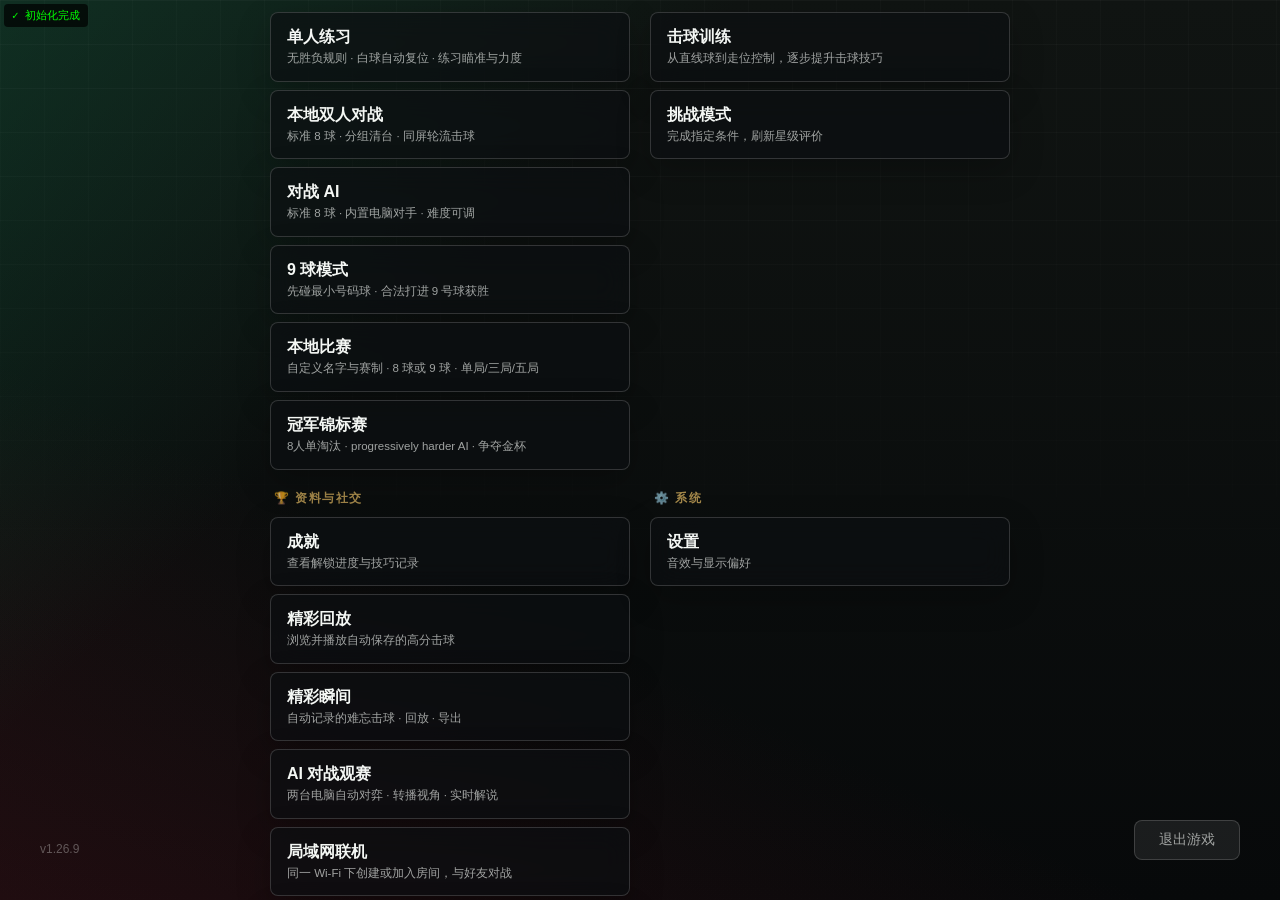
==== app/src/main/assets/nodejs-project/games/billiards/index.html @ f2f438fb "Integrate Billiards (3D): zero-dep LAN relay + dist client on port 3001" ====
<!DOCTYPE html>
<html lang="zh-CN">
<head>
  <meta charset="UTF-8" />
  <meta name="viewport" content="width=device-width, initial-scale=1.0" />
  <title>3D Billiards v1.26.9</title>
  <link rel="icon" href="data:image/svg+xml,%3Csvg xmlns='http://www.w3.org/2000/svg' viewBox='0 0 64 64'%3E%3Crect width='64' height='64' rx='12' fill='%230b0d0e'/%3E%3Ccircle cx='32' cy='32' r='22' fill='%23f7f7f2'/%3E%3Ccircle cx='32' cy='32' r='10' fill='%23111111'/%3E%3Ctext x='32' y='38' text-anchor='middle' font-family='Arial,sans-serif' font-size='15' font-weight='700' fill='%23ffffff'%3E8%3C/text%3E%3C/svg%3E" />
  <style>
    :root {
      --felt: #106442;
      --felt-bright: #18a46a;
      --ink: #090b0d;
      --panel: rgba(12, 15, 18, 0.72);
      --panel-strong: rgba(14, 17, 21, 0.88);
      --line: rgba(255,255,255,0.16);
      --line-strong: rgba(255,255,255,0.28);
      --text: #f4f7f4;
      --muted: rgba(244,247,244,0.64);
      --gold: #d8b15f;
      --red: #b9123f;
      --blue: #1877c9;
      --ease: cubic-bezier(0.2, 0.8, 0.2, 1);
      --ui-anim-speed: 1;
      --hud-opacity: 1;
      /* HUD safe areas — updated dynamically by UILayout */
      --hud-bottom-safe: 52px;
      --hud-right-safe: 0px;
      --hud-left-safe: 0px;
      --hud-top-safe: 0px;
    }
    * { margin: 0; padding: 0; box-sizing: border-box; }
    html, body, #app {
      width: 100%;
      height: 100%;
      overflow: hidden;
      background: #0b0d0e;
      font-family: 'Segoe UI', Tahoma, Geneva, Verdana, sans-serif;
    }
    canvas { display: block; touch-action: none; }
    #ui-layer {
      position: absolute;
      top: 0; left: 0; right: 0; bottom: 0;
      pointer-events: none;
      padding: 18px 24px;
      user-select: none;
    }
    #top-bar {
      position: relative;
      display: grid;
      grid-template-columns: minmax(110px, 150px) minmax(260px, 1fr) minmax(110px, 150px);
      align-items: start;
      gap: 18px;
      width: 100%;
    }
    #power-bar-container {
      position: absolute;
      bottom: calc(var(--hud-bottom-safe) + 56px);
      left: 50%;
      transform: translateX(-50%);
      width: min(520px, 55vw);
      height: 20px;
      background: rgba(8,10,12,0.62);
      border: 1px solid rgba(255,255,255,0.42);
      border-radius: 999px;
      overflow: hidden;
      pointer-events: none;
      box-shadow: inset 0 1px 8px rgba(0,0,0,0.75), 0 0 24px rgba(255,255,255,0.08), 0 10px 28px rgba(0,0,0,0.35);
      display: none;
    }
    #turn-timer {
      position: absolute;
      bottom: calc(var(--hud-bottom-safe) + 82px);
      left: 50%;
      transform: translateX(-50%);
      font-size: 15px;
      font-weight: 800;
      color: rgba(255,255,255,0.82);
      text-shadow: 0 2px 8px rgba(0,0,0,0.8);
      pointer-events: none;
      z-index: 8;
      display: none;
      letter-spacing: 1px;
      font-variant-numeric: tabular-nums;
      transition: color calc(0.2s / var(--ui-anim-speed)) ease;
    }
    #turn-timer.warning {
      color: #ff9f43;
      animation: timerPulse calc(0.6s / var(--ui-anim-speed)) ease-in-out infinite alternate;
    }
    #turn-timer.danger {
      color: #ff6b6b;
      animation: timerPulse calc(0.35s / var(--ui-anim-speed)) ease-in-out infinite alternate;
    }
    @keyframes timerPulse {
      from { opacity: 1; transform: translateX(-50%) scale(1); }
      to { opacity: 0.65; transform: translateX(-50%) scale(1.08); }
    }
    @keyframes badgePulse {
      0%, 100% { transform: translateX(-50%) scale(1); }
      50% { transform: translateX(-50%) scale(1.06); }
    }
    #bottom-hud {
      position: absolute;
      bottom: 0; left: 0; right: 0;
      pointer-events: none;
      z-index: 8;
    }
    #bottom-hud-main {
      display: flex;
      align-items: center;
      justify-content: space-between;
      gap: 16px;
      padding: 8px 20px;
      background: linear-gradient(to top, rgba(6,8,10,0.92) 0%, rgba(6,8,10,0.65) 60%, transparent 100%);
    }
    .hud-actions-left, .hud-actions-right {
      display: flex;
      align-items: center;
      gap: 8px;
      pointer-events: auto;
    }
    .hud-group { color: rgba(255,255,255,0.55); white-space: nowrap; overflow: hidden; text-overflow: ellipsis; }
    .hud-remain { font-variant-numeric: tabular-nums; white-space: nowrap; overflow: hidden; text-overflow: ellipsis; }
    .hud-center {
      text-align: center;
      display: flex;
      flex-direction: column;
      gap: 1px;
      min-width: 0;
      flex: 1 1 auto;
    }
    .hud-actions-left, .hud-actions-right {
      flex-shrink: 0;
    }
    .hud-objective, .hud-spin {
      max-width: 100%;
      overflow: hidden;
      text-overflow: ellipsis;
      white-space: nowrap;
    }
    .hud-timer {
      font-size: 20px; font-weight: 800;
      color: #fff;
      font-variant-numeric: tabular-nums;
      letter-spacing: 1px;
      line-height: 1.1;
    }
    .hud-objective {
      font-size: 11px; font-weight: 600;
      color: rgba(255,255,255,0.4);
      letter-spacing: 0.5px;
    }
    .player-badge {
      display: flex;
      flex-direction: column;
      align-items: center;
      gap: 3px;
    }
    .player-name {
      max-width: 100%;
      white-space: nowrap;
      overflow: hidden;
      text-overflow: ellipsis;
    }
    .player-detail {
      font-size: 11px;
      font-weight: 600;
      color: rgba(255,255,255,0.55);
      display: flex;
      gap: 8px;
      align-items: center;
      letter-spacing: 0.3px;
      min-width: 0;
      overflow: hidden;
    }
    .player-detail span {
      white-space: nowrap;
      overflow: hidden;
      text-overflow: ellipsis;
    }
    .player-detail .hud-group { color: rgba(255,255,255,0.65); }
    .player-detail .hud-remain { font-variant-numeric: tabular-nums; }
    .hud-btn {
      padding: 6px 14px;
      font-size: 12px; font-weight: 700;
      background: rgba(255,255,255,0.06);
      color: rgba(255,255,255,0.65);
      border: 1px solid rgba(255,255,255,0.1);
      border-radius: 6px;
      cursor: pointer;
      backdrop-filter: blur(8px);
      transition: all calc(0.2s / var(--ui-anim-speed)) ease;
    }
    .hud-btn:hover {
      background: rgba(255,255,255,0.12);
      color: #fff;
      border-color: rgba(255,255,255,0.22);
    }
    .hud-btn-danger:hover {
      background: rgba(185,30,50,0.25);
      border-color: rgba(185,30,50,0.45);
      color: #ff8a9a;
    }
    #power-bar-fill {
      width: 0%;
      height: 100%;
      background: linear-gradient(90deg, #27f59a 0%, #f7df4d 54%, #ff3d57 100%);
      box-shadow: 0 0 14px rgba(255,255,255,0.2), 0 0 28px rgba(255,61,87,0.15);
    }
    #message {
      text-align: center;
      justify-self: center;
      max-width: 640px;
      min-height: 42px;
      padding: 10px 18px;
      font-size: 16px;
      font-weight: 650;
      color: var(--text);
      line-height: 1.32;
      letter-spacing: 0;
      text-shadow: 0 2px 10px rgba(0,0,0,0.75);
      background: var(--panel);
      border: 1px solid var(--line);
      border-radius: 8px;
      box-shadow: 0 12px 34px rgba(0,0,0,0.28);
      backdrop-filter: blur(10px);
      animation: uiFloatIn calc(420ms / var(--ui-anim-speed)) var(--ease) both;
    }
    .player-badge {
      padding: 12px 16px;
      border-radius: 8px;
      font-weight: 750;
      font-size: 14px;
      color: var(--text);
      text-shadow: 0 1px 2px rgba(0,0,0,0.8);
      text-align: center;
      transition: all calc(0.3s / var(--ui-anim-speed)) ease;
      min-width: 118px;
      max-width: 100%;
      border: 1px solid var(--line);
      box-shadow: 0 10px 28px rgba(0,0,0,0.25);
      backdrop-filter: blur(8px);
      animation: uiFloatIn calc(420ms / var(--ui-anim-speed)) var(--ease) both;
      overflow: hidden;
    }
    #player1 { background: linear-gradient(135deg, rgba(140, 110, 40, 0.72), rgba(90, 70, 25, 0.68)); border-color: rgba(216,177,95,0.25); justify-self: start; }
    #player2 { background: linear-gradient(135deg, rgba(35, 90, 140, 0.72), rgba(20, 55, 95, 0.68)); border-color: rgba(90,165,230,0.25); justify-self: end; }
    .player-badge.active {
      border-color: rgba(255,255,255,0.75);
      box-shadow: 0 0 0 1px rgba(255,255,255,0.12), 0 0 18px rgba(255,255,255,0.14), 0 12px 32px rgba(0,0,0,0.32);
      transform: translateY(-1px);
    }
    #player1.active { background: linear-gradient(135deg, rgba(170, 135, 55, 0.82), rgba(115, 90, 35, 0.78)) !important; }
    #player2.active { background: linear-gradient(135deg, rgba(50, 120, 185, 0.82), rgba(30, 75, 125, 0.78)) !important; }
    @media (max-width: 720px) {
      #bottom-hud-main {
        gap: 8px;
        padding: 8px 10px;
      }
      .hud-actions-left, .hud-actions-right {
        gap: 6px;
      }
      .hud-btn {
        padding: 6px 9px;
        font-size: 11px;
      }
      .hud-center {
        min-width: 0;
      }
      .hud-objective, .hud-spin {
        max-width: 34vw;
        overflow: hidden;
        text-overflow: ellipsis;
        white-space: nowrap;
      }
      .player-badge {
        min-width: 88px;
        padding: 9px 10px;
      }
      .player-detail {
        gap: 5px;
        font-size: 10px;
      }
    }
    /* High contrast mode */
    .high-contrast .hud-btn {
      background: rgba(255,255,255,0.12);
      border-color: rgba(255,255,255,0.35);
      color: #fff;
    }
    .high-contrast .hud-btn:hover {
      background: rgba(255,255,255,0.25);
      border-color: rgba(255,255,255,0.55);
    }
    .high-contrast .hud-timer {
      color: #fff;
      text-shadow: 0 0 8px rgba(255,255,255,0.4);
    }
    .high-contrast .hud-objective {
      color: rgba(255,255,255,0.75);
    }
    .high-contrast .player-badge {
      border-color: rgba(255,255,255,0.55);
    }
    .high-contrast #power-bar-container {
      border-color: rgba(255,255,255,0.65);
    }
    .high-contrast #turn-timer {
      color: #fff;
      text-shadow: 0 0 8px rgba(255,255,255,0.4);
    }

    /* Compact HUD mode */
    .compact-hud #bottom-hud-main {
      padding: 4px 12px;
      gap: 10px;
    }
    .compact-hud .hud-btn {
      padding: 4px 8px;
      font-size: 10px;
    }
    .compact-hud .hud-timer {
      font-size: 16px;
    }
    .compact-hud .hud-objective {
      font-size: 10px;
    }

    /* Large text mode */
    .large-text #bottom-hud-main {
      padding: 10px 16px;
    }
    .large-text .hud-btn {
      padding: 7px 12px;
      font-size: 13px;
    }
    .large-text .hud-timer {
      font-size: 22px;
    }
    .large-text .hud-objective {
      font-size: 12px;
    }

    #version-tag {
      position: absolute;
      bottom: calc(var(--hud-bottom-safe) + 10px);
      right: calc(var(--hud-right-safe) + 14px);
      font-size: 11px;
      color: rgba(255,255,255,0.35);
      pointer-events: none;
    }
    #menu-layer {
      position: absolute; inset: 0;
      z-index: 20; pointer-events: auto;
      background:
        linear-gradient(135deg, rgba(16,100,66,0.34) 0%, rgba(9,11,13,0.0) 34%),
        linear-gradient(25deg, rgba(122,26,38,0.22) 0%, rgba(9,11,13,0.0) 36%),
        linear-gradient(180deg, #101412 0%, #07090a 100%);
      display: flex; flex-direction: column;
      align-items: center; justify-content: center;
    }
    #menu-layer::before {
      content: '';
      position: absolute; inset: 0;
      background:
        linear-gradient(rgba(255,255,255,0.035) 1px, transparent 1px),
        linear-gradient(90deg, rgba(255,255,255,0.025) 1px, transparent 1px);
      background-size: 44px 44px;
      -webkit-mask-image: linear-gradient(to bottom, rgba(0,0,0,0.85), transparent 78%);
      mask-image: linear-gradient(to bottom, rgba(0,0,0,0.85), transparent 78%);
      pointer-events: none;
    }
    .menu-title {
      font-size: clamp(40px, 6vw, 68px); font-weight: 900;
      color: var(--text); letter-spacing: 4px;
      text-shadow: 0 12px 40px rgba(0,0,0,0.5), 0 0 34px rgba(24,164,106,0.22);
      margin-bottom: 12px;
      animation: titleFloat calc(3s / var(--ui-anim-speed)) ease-in-out infinite;
    }
    @keyframes titleFloat {
      0%, 100% { transform: translateY(0); }
      50% { transform: translateY(-8px); }
    }
    .menu-btn {
      width: 100%; padding: 14px 16px;
      background: rgba(12,15,18,0.68);
      border: 1px solid var(--line);
      border-radius: 8px;
      backdrop-filter: blur(14px);
      cursor: pointer; transition: transform calc(180ms / var(--ui-anim-speed)) var(--ease), background calc(180ms / var(--ui-anim-speed)) ease, border-color calc(180ms / var(--ui-anim-speed)) ease, box-shadow calc(180ms / var(--ui-anim-speed)) ease;
      text-align: left; pointer-events: auto;
      display: flex; flex-direction: column; gap: 3px;
      box-shadow: 0 12px 34px rgba(0,0,0,0.24);
      position: relative;
      overflow: hidden;
      min-height: 60px;
    }
    .menu-btn:hover {
      background: rgba(20,26,30,0.86);
      border-color: rgba(216,177,95,0.48);
      transform: translateY(-2px);
      box-shadow: 0 18px 46px rgba(0,0,0,0.34), inset 3px 0 0 rgba(216,177,95,0.74);
    }
    .menu-btn:active { transform: translateY(0); }
    .menu-btn-title {
      font-size: 16px;
      font-weight: 780;
      color: var(--text);
      letter-spacing: 0;
    }
    .menu-btn-desc {
      font-size: 11.5px;
      color: var(--muted);
      letter-spacing: 0;
      line-height: 1.35;
    }
    .panel-surface {
      background: var(--panel-strong);
      border: 1px solid var(--line);
      border-radius: 8px;
      box-shadow: 0 24px 80px rgba(0,0,0,0.44);
      backdrop-filter: blur(18px);
    }
    .ui-action {
      background: rgba(255,255,255,0.08);
      border: 1px solid var(--line);
      border-radius: 8px;
      color: var(--text);
      cursor: pointer;
      transition: transform calc(160ms / var(--ui-anim-speed)) var(--ease), background calc(160ms / var(--ui-anim-speed)) ease, border-color calc(160ms / var(--ui-anim-speed)) ease;
    }
    .ui-action:hover {
      background: rgba(255,255,255,0.14);
      border-color: var(--line-strong);
      transform: translateY(-1px);
    }
    #ui-layer { display: none; }
    @keyframes uiFloatIn {
      from { opacity: 0; transform: translateY(-6px); }
      to { opacity: 1; transform: translateY(0); }
    }
    @keyframes panelIn {
      from { opacity: 0; transform: translateY(10px) scale(0.985); }
      to { opacity: 1; transform: translateY(0) scale(1); }
    }
    @keyframes settingsTabIn {
      from { opacity: 0; transform: translateX(-8px); }
      to { opacity: 1; transform: translateX(0); }
    }
    @keyframes settingsCardIn {
      from { opacity: 0; transform: translateY(10px) scale(0.985); }
      to { opacity: 1; transform: translateY(0) scale(1); }
    }

    /* ── Reduced motion support ── */
    .reduce-motion *, .reduce-motion *::before, .reduce-motion *::after {
      animation-duration: 0.01ms !important;
      animation-iteration-count: 1 !important;
      transition-duration: 0.01ms !important;
      scroll-behavior: auto !important;
    }
    .reduce-motion .menu-title { animation: none !important; }
    .reduce-motion #turn-timer.warning,
    .reduce-motion #turn-timer.danger { animation: none !important; }

    /* ── Focus visibility for keyboard navigation ── */
    *:focus-visible {
      outline: 2px solid rgba(216, 177, 95, 0.65);
      outline-offset: 2px;
    }
    button:focus-visible, select:focus-visible, input:focus-visible {
      outline: 2px solid rgba(216, 177, 95, 0.75);
      outline-offset: 2px;
    }
    .menu-btn:focus-visible {
      background: rgba(20,26,30,0.86);
      border-color: rgba(216,177,95,0.55);
      box-shadow: 0 0 0 3px rgba(216,177,95,0.2), inset 3px 0 0 rgba(216,177,95,0.74);
      transform: translateY(-1px);
    }
    .menu-btn:active { transform: translateY(0) scale(0.99); }
    .hud-btn:focus-visible {
      background: rgba(255,255,255,0.14);
      color: #fff;
      border-color: rgba(255,255,255,0.35);
      transform: translateY(-1px);
    }

    /* ── HUD element transitions ── */
    #power-bar-fill {
      transition: width calc(0.1s / var(--ui-anim-speed)) ease-out;
    }
    .hud-spin {
      transition: color calc(0.25s / var(--ui-anim-speed)) ease,
                  opacity calc(0.2s / var(--ui-anim-speed)) ease;
    }
    .hud-objective {
      transition: opacity calc(0.2s / var(--ui-anim-speed)) ease;
    }
    .hud-score {
      transition: opacity calc(0.2s / var(--ui-anim-speed)) ease;
    }

    /* ── Settings content transition ── */
    .settings-content-wrap {
      transition: opacity calc(0.2s / var(--ui-anim-speed)) ease;
    }
    .settings-content-wrap.switching {
      opacity: 0.35;
    }

    @media (max-width: 760px) {
      #ui-layer { padding: 12px; }
      #top-bar {
        grid-template-columns: 1fr 1fr;
        gap: 10px;
      }
      /* Settings panel mobile adaptation */
      #settings-screen > div {
        width: min(860px, 96vw) !important;
        height: min(620px, 92vh) !important;
        border-radius: 16px !important;
      }
      #settings-screen > div > div:nth-child(2) > div:first-child {
        width: 56px !important;
        padding: 12px 6px !important;
      }
      #settings-screen > div > div:nth-child(2) > div:first-child span {
        display: none !important;
      }
      .settings-content-wrap {
        padding: 18px 16px 28px !important;
      }
      #message {
        grid-column: 1 / -1;
        grid-row: 2;
        font-size: 13px;
        padding: 8px 10px;
        max-width: none;
      }
      .player-badge {
        min-width: 0;
        font-size: 13px;
        padding: 8px 10px;
      }
      #power-bar-container {
        width: calc(100vw - 96px);
        bottom: calc(var(--hud-bottom-safe) + 66px);
      }
      #turn-timer { bottom: calc(var(--hud-bottom-safe) + 92px); font-size: 13px; }
      #bottom-hud-main {
        gap: 8px;
        padding: 8px 12px 4px;
      }
      .hud-timer { font-size: 16px; }
      .hud-objective { font-size: 10px; }
      .hud-btn { padding: 5px 10px; font-size: 11px; }
      #cue-tip-picker {
        bottom: calc(var(--hud-bottom-safe) + 88px) !important;
        left: 12px !important;
        transform: scale(0.85);
        transform-origin: bottom left;
      }
      .table-minimap {
        bottom: calc(var(--hud-bottom-safe) + 58px) !important;
        right: 10px !important;
        opacity: 0.75 !important;
      }
      /* Menu grid collapses to single column */
      #main-menu .menu-grid {
        grid-template-columns: 1fr !important;
        gap: 16px !important;
      }
      .menu-title { font-size: clamp(32px, 8vw, 48px) !important; margin-bottom: 8px !important; }
    }
    @media (max-width: 520px) {
      #bottom-hud-main {
        gap: 4px;
        padding: 6px 8px 3px;
      }
      .hud-actions-left, .hud-actions-right {
        flex-shrink: 0;
      }
      .hud-center {
        flex: 1 1 auto;
        min-width: 0;
        overflow: hidden;
      }
      .hud-timer { font-size: 14px; }
      #power-bar-container { width: calc(100vw - 64px); bottom: calc(var(--hud-bottom-safe) + 56px); }
      #turn-timer { bottom: calc(var(--hud-bottom-safe) + 80px); }
      #cue-tip-picker {
        bottom: calc(var(--hud-bottom-safe) + 76px) !important;
        transform: scale(0.72);
      }
      .table-minimap {
        bottom: calc(var(--hud-bottom-safe) + 48px) !important;
        width: 100px !important; height: 56px !important;
      }
      .player-badge { font-size: 11px; padding: 6px 8px; border-radius: 6px; }
    }

    /* JS-error diagnostic overlay */
    /* ── Intro / Loading Screen ── */
    #intro-screen {
      position: fixed; inset: 0;
      z-index: 100;
      display: flex; align-items: center; justify-content: center;
      background: #07090a;
      transition: opacity calc(1.2s / var(--ui-anim-speed)) cubic-bezier(0.4, 0, 0.2, 1), visibility calc(1.2s / var(--ui-anim-speed));
    }
    #intro-screen.hidden {
      opacity: 0;
      visibility: hidden;
      pointer-events: none;
    }
    .intro-bg {
      position: absolute; inset: 0;
      background:
        radial-gradient(ellipse at 50% 40%, rgba(16,100,66,0.18) 0%, transparent 55%),
        radial-gradient(ellipse at 30% 70%, rgba(122,26,38,0.10) 0%, transparent 45%),
        radial-gradient(ellipse at 70% 60%, rgba(24,119,201,0.08) 0%, transparent 45%);
      animation: introBgPulse calc(4s / var(--ui-anim-speed)) ease-in-out infinite;
    }
    @keyframes introBgPulse {
      0%, 100% { opacity: 1; }
      50% { opacity: 0.7; }
    }
    .intro-content {
      position: relative;
      z-index: 2;
      text-align: center;
      display: flex;
      flex-direction: column;
      align-items: center;
      gap: 10px;
    }
    .intro-brand {
      font-size: clamp(18px, 2.4vw, 26px);
      font-weight: 500;
      color: rgba(244,247,244,0.55);
      letter-spacing: 8px;
      text-transform: uppercase;
      opacity: 0;
      transform: translateY(12px);
      animation: introFadeIn calc(0.8s / var(--ui-anim-speed)) var(--ease) calc(0.2s / var(--ui-anim-speed)) forwards;
    }
    .intro-line {
      width: 0;
      height: 1.5px;
      background: linear-gradient(90deg, transparent, var(--gold), transparent);
      margin: 6px 0;
      animation: introLineExpand calc(1s / var(--ui-anim-speed)) var(--ease) calc(0.6s / var(--ui-anim-speed)) forwards;
    }
    @keyframes introLineExpand {
      to { width: min(320px, 60vw); }
    }
    .intro-title {
      font-size: clamp(52px, 9vw, 96px);
      font-weight: 900;
      color: var(--text);
      letter-spacing: 6px;
      text-shadow:
        0 0 40px rgba(24,164,106,0.25),
        0 0 80px rgba(24,164,106,0.12),
        0 8px 32px rgba(0,0,0,0.6);
      opacity: 0;
      transform: translateY(18px) scale(0.96);
      animation: introTitleIn calc(1s / var(--ui-anim-speed)) var(--ease) calc(0.5s / var(--ui-anim-speed)) forwards;
    }
    @keyframes introTitleIn {
      to { opacity: 1; transform: translateY(0) scale(1); }
    }
    .intro-subtitle {
      font-size: clamp(16px, 2.2vw, 24px);
      font-weight: 400;
      color: rgba(244,247,244,0.5);
      letter-spacing: 10px;
      opacity: 0;
      animation: introFadeIn calc(0.8s / var(--ui-anim-speed)) var(--ease) calc(0.9s / var(--ui-anim-speed)) forwards;
    }
    .intro-progress-wrap {
      margin-top: 32px;
      width: min(360px, 70vw);
      display: flex;
      flex-direction: column;
      align-items: center;
      gap: 10px;
      opacity: 0;
      animation: introFadeIn calc(0.6s / var(--ui-anim-speed)) var(--ease) calc(1.1s / var(--ui-anim-speed)) forwards;
    }
    .intro-progress-track {
      width: 100%;
      height: 4px;
      background: rgba(255,255,255,0.08);
      border-radius: 999px;
      overflow: hidden;
    }
    .intro-progress-fill {
      width: 0%;
      height: 100%;
      background: linear-gradient(90deg, #18a46a, #d8b15f);
      border-radius: 999px;
      box-shadow: 0 0 12px rgba(24,164,106,0.45);
      transition: width calc(0.35s / var(--ui-anim-speed)) cubic-bezier(0.25, 0.46, 0.45, 0.94);
    }
    .intro-percent {
      font-size: 13px;
      font-weight: 600;
      color: rgba(244,247,244,0.45);
      font-variant-numeric: tabular-nums;
      letter-spacing: 1px;
    }
    .intro-loading-text {
      font-size: 12px;
      color: rgba(244,247,244,0.3);
      letter-spacing: 2px;
      margin-top: 4px;
      opacity: 0;
      animation: introFadeIn calc(0.6s / var(--ui-anim-speed)) var(--ease) calc(1.3s / var(--ui-anim-speed)) forwards;
    }
    @keyframes introFadeIn {
      to { opacity: 1; transform: translateY(0); }
      from { opacity: 0; transform: translateY(8px); }
    }
    @keyframes floatTextUp {
      0%   { opacity: 1; transform: translate(-50%, -50%) translateY(0) scale(1); }
      40%  { opacity: 1; transform: translate(-50%, -50%) translateY(-18px) scale(1.1); }
      100% { opacity: 0; transform: translate(-50%, -50%) translateY(-44px) scale(0.85); }
    }

    /* Table minimap base styles */
    .table-minimap {
      position: absolute;
      z-index: 8;
      pointer-events: none;
      border-radius: 8px;
      box-shadow: 0 8px 24px rgba(0,0,0,0.35), inset 0 0 0 1px rgba(255,255,255,0.08);
      transition: opacity calc(0.3s / var(--ui-anim-speed)) ease,
                  right calc(0.35s / var(--ui-anim-speed)) var(--ease),
                  left calc(0.35s / var(--ui-anim-speed)) var(--ease),
                  bottom calc(0.35s / var(--ui-anim-speed)) var(--ease),
                  top calc(0.35s / var(--ui-anim-speed)) var(--ease),
                  width calc(0.35s / var(--ui-anim-speed)) var(--ease),
                  height calc(0.35s / var(--ui-anim-speed)) var(--ease);
    }

    #js-error-overlay {
      position: fixed; inset: 0;
      z-index: 99999;
      background: rgba(6,8,10,0.94);
      backdrop-filter: blur(16px);
      display: none;
      align-items: center;
      justify-content: center;
      padding: 24px;
      font-family: 'Segoe UI', system-ui, sans-serif;
    }
    #js-error-overlay.visible { display: flex; }
    #js-error-card {
      width: 100%; max-width: 720px;
      background: rgba(16,20,24,0.98);
      border: 1px solid rgba(185,18,63,0.45);
      border-radius: 18px;
      box-shadow: 0 24px 80px rgba(0,0,0,0.65), 0 0 0 1px rgba(185,18,63,0.15), inset 0 1px 0 rgba(255,255,255,0.04);
      overflow: hidden;
      animation: errorCardIn calc(0.4s / var(--ui-anim-speed)) cubic-bezier(0.2,0.8,0.2,1) both;
    }
    #js-error-header {
      display: flex; align-items: center; gap: 14px;
      padding: 22px 26px 18px;
      border-bottom: 1px solid rgba(255,255,255,0.06);
    }
    #js-error-header .icon {
      width: 40px; height: 40px; border-radius: 12px;
      background: rgba(185,18,63,0.12);
      border: 1px solid rgba(185,18,63,0.35);
      display: flex; align-items: center; justify-content: center;
      font-size: 20px; flex-shrink: 0;
    }
    #js-error-header h2 {
      color: #fff; font-size: 18px; font-weight: 700; margin: 0;
      letter-spacing: 0.2px;
    }
    #js-error-header .sub {
      color: rgba(255,255,255,0.45); font-size: 13px; margin-top: 3px;
    }
    #js-error-phase {
      padding: 10px 26px;
      background: rgba(185,18,63,0.06);
      border-bottom: 1px solid rgba(255,255,255,0.05);
      color: rgba(255,120,120,0.7); font-size: 12px; font-weight: 600;
      letter-spacing: 0.3px; text-transform: uppercase;
    }
    #js-error-content {
      padding: 18px 26px;
      max-height: 38vh;
      overflow: auto;
      font-family: 'SFMono-Regular', 'Consolas', 'Courier New', monospace;
      font-size: 12.5px;
      line-height: 1.65;
      color: #ff8a8a;
      white-space: pre-wrap;
      word-break: break-word;
    }
    #js-error-content .err-block {
      margin-bottom: 12px; padding: 12px 14px;
      background: rgba(185,18,63,0.06);
      border-radius: 10px;
      border-left: 3px solid rgba(185,18,63,0.5);
    }
    #js-error-content .err-block:last-child { margin-bottom: 0; }
    #js-error-content .err-time {
      color: rgba(255,255,255,0.35); font-size: 11px; margin-bottom: 6px;
    }
    #js-error-footer {
      display: flex; gap: 12px;
      padding: 16px 26px 22px;
      border-top: 1px solid rgba(255,255,255,0.06);
    }
    .err-btn {
      padding: 10px 20px; border-radius: 10px;
      font-size: 13px; font-weight: 600; cursor: pointer;
      border: 1px solid rgba(255,255,255,0.12);
      background: rgba(255,255,255,0.06);
      color: rgba(255,255,255,0.75);
      transition: all calc(0.2s / var(--ui-anim-speed)) ease;
    }
    .err-btn:hover { background: rgba(255,255,255,0.12); color: #fff; }
    .err-btn.primary {
      background: rgba(185,18,63,0.12);
      border-color: rgba(185,18,63,0.4);
      color: #ff8a9a;
    }
    .err-btn.primary:hover { background: rgba(185,18,63,0.22); }
    @keyframes errorCardIn {
      from { opacity: 0; transform: translateY(18px) scale(0.97); }
      to   { opacity: 1; transform: translateY(0) scale(1); }
    }
  </style>
  <script type="module" crossorigin src="./assets/index-CmVZDJDH.js"></script>
  <link rel="modulepreload" crossorigin href="./assets/three-CsPdlfT-.js">
  <link rel="modulepreload" crossorigin href="./assets/physics-DAiIzLkS.js">
</head>
<body>
  <div id="app"></div>

  <!-- Intro / Loading Screen -->
  <div id="intro-screen">
    <div class="intro-bg"></div>
    <div class="intro-content">
      <div class="intro-brand">Hanazar Products</div>
      <div class="intro-line"></div>
      <div class="intro-title">Billiards</div>
      <div class="intro-subtitle">3D台球游戏</div>
      <div class="intro-progress-wrap">
        <div class="intro-progress-track">
          <div class="intro-progress-fill" id="intro-progress-fill"></div>
        </div>
        <div class="intro-percent" id="intro-percent">0%</div>
      </div>
      <div class="intro-loading-text" id="intro-loading-text">加载中...</div>
    </div>
  </div>

  <div id="menu-layer">
    <div id="boot-message" style="position:relative;z-index:1;color:rgba(244,247,244,0.82);font-size:14px;text-align:center;line-height:1.6;padding:24px;">
      正在加载 3D Billiards...
    </div>
  </div>
  <div id="ui-layer">
    <div id="top-bar">
      <div id="player1" class="player-badge active">玩家 1</div>
      <div id="message">移动鼠标瞄准，按住左键蓄力，松开击球。<br>按住 Shift + 左键拖动平移视角，Shift + 右键拖动旋转视角，滚轮缩放。</div>
      <div id="player2" class="player-badge">玩家 2</div>
    </div>
    <div id="power-bar-container">
      <div id="power-bar-fill"></div>
    </div>
    <div id="turn-timer">--</div>
    <div id="version-tag">v1.26.9</div>
  </div>

  <!-- Diagnostic overlay for JS errors -->
  <div id="js-error-overlay">
    <div id="js-error-card">
      <div id="js-error-header">
        <div class="icon">⚠️</div>
        <div>
          <h2>游戏加载失败</h2>
          <div class="sub">资源加载异常，请尝试刷新页面或检查网络连接</div>
        </div>
      </div>
      <div id="js-error-phase" style="display:none;">出错阶段：未知</div>
      <div id="js-error-content"></div>
      <div id="js-error-footer">
        <button type="button" class="err-btn primary" onclick="location.reload()">🔄 重新加载</button>
        <button type="button" class="err-btn" onclick="document.getElementById('js-error-overlay').classList.remove('visible')">关闭</button>
      </div>
    </div>
  </div>

  <script>
    // Catch errors that happen before or outside the module script
    function _escHtml(s) {
      if (s == null) return '';
      return String(s).replace(/&/g,'&amp;').replace(/</g,'&lt;').replace(/>/g,'&gt;').replace(/"/g,'&quot;');
    }
    function _formatErrorBlock(msg, extra) {
      var time = new Date().toLocaleTimeString();
      return '<div class="err-block"><div class="err-time">' + _escHtml(time) + '</div>' +
        _escHtml(msg).replace(/\n/g, '<br>') +
        (extra ? '<br><span style="color:rgba(255,255,255,0.35);">' + _escHtml(extra) + '</span>' : '') +
        '</div>';
    }
    window.addEventListener('error', function(e) {
      var overlay = document.getElementById('js-error-overlay');
      var content = document.getElementById('js-error-content');
      if (overlay && content) {
        var extra = '来源：' + (e.filename || '未知') + ' — 第 ' + (e.lineno || 'N/A') + ' 行，第 ' + (e.colno || 'N/A') + ' 列';
        content.innerHTML = (content.innerHTML || '') + _formatErrorBlock('错误：' + e.message, extra);
        overlay.classList.add('visible');
      }
    });
    window.addEventListener('unhandledrejection', function(e) {
      var overlay = document.getElementById('js-error-overlay');
      var content = document.getElementById('js-error-content');
      if (overlay && content) {
        var reason = e.reason;
        if (typeof reason === 'object' && reason !== null) {
          try {
            reason = (reason.stack || reason.message || JSON.stringify(reason));
          } catch (err) {
            reason = '[object with circular reference]';
          }
        }
        content.innerHTML = (content.innerHTML || '') + _formatErrorBlock('未处理的异步错误：\n' + reason, '');
        overlay.classList.add('visible');
      }
    });

    if (window.location.protocol === 'file:') {
      var bootMessage = document.getElementById('boot-message');
      if (bootMessage) {
        bootMessage.textContent = '请通过开发服务器打开本项目：npm install 后运行 npm run dev，再访问 http://localhost:5173。直接打开 index.html 无法加载 Three.js 模块。';
      }
    }
  </script>

  <script>
    (function () {
      var isGitHubPages = window.location.hostname.endsWith('github.io');
      var isDistPage = window.location.pathname.indexOf('/dist/') !== -1;
      var isSourceEntry = Array.prototype.some.call(document.scripts, function (script) {
        return script.type === 'module' && /(^|\/)src\/main\.js$/.test(script.getAttribute('src') || '');
      });
      if (isGitHubPages && isSourceEntry && !isDistPage) {
        window.location.replace(new URL('dist/', window.location.href).href);
      }
    })();
  </script>
</body>
</html>
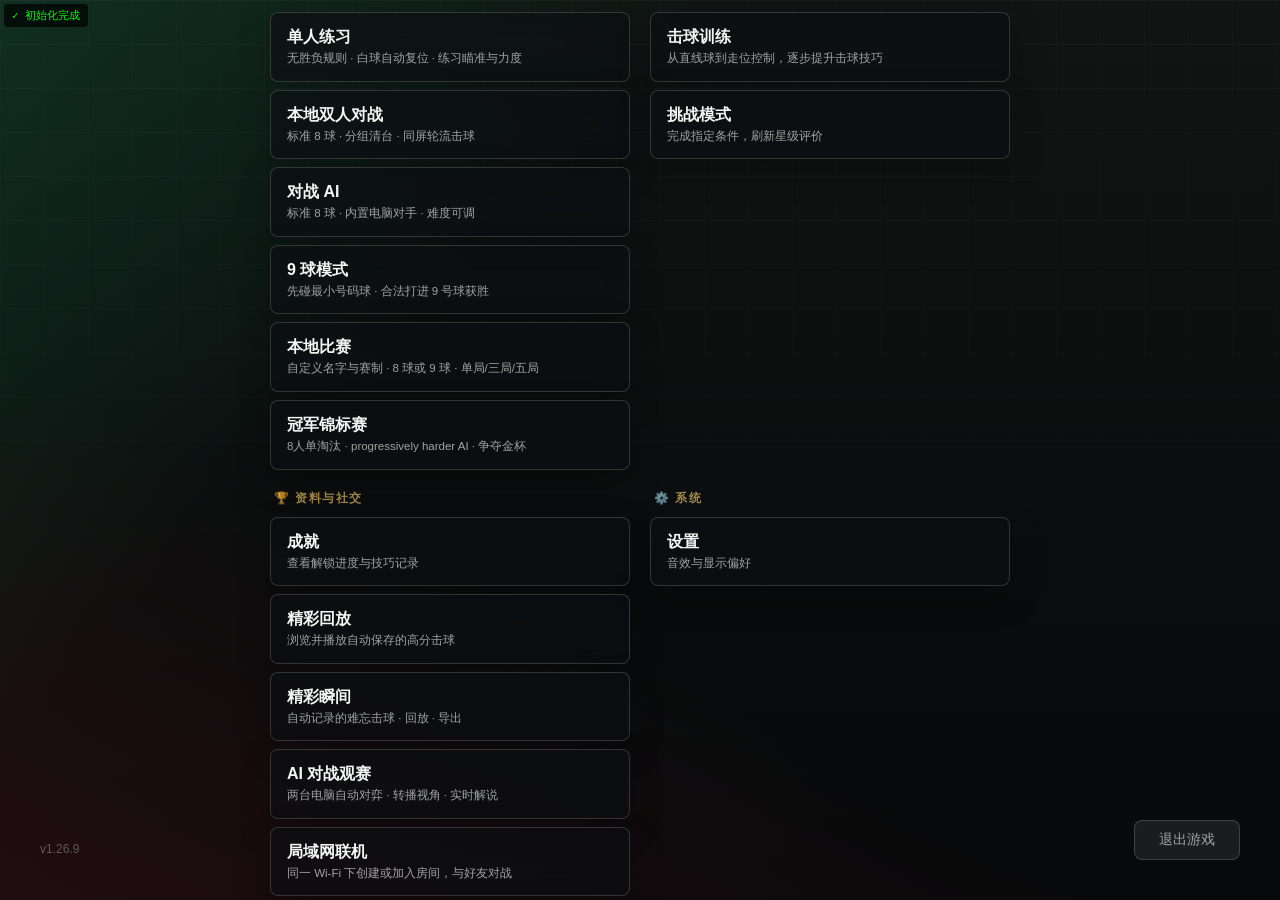
==== commit 41266adc: "mobile: add viewport-fit=cover (safe area) to guandan/xiangqi/billiards" ====
--- a/app/src/main/assets/nodejs-project/games/billiards/index.html
+++ b/app/src/main/assets/nodejs-project/games/billiards/index.html
@@ -2,7 +2,7 @@
 <html lang="zh-CN">
 <head>
   <meta charset="UTF-8" />
-  <meta name="viewport" content="width=device-width, initial-scale=1.0" />
+  <meta name="viewport" content="width=device-width, initial-scale=1.0, viewport-fit=cover" />
   <title>3D Billiards v1.26.9</title>
   <link rel="icon" href="data:image/svg+xml,%3Csvg xmlns='http://www.w3.org/2000/svg' viewBox='0 0 64 64'%3E%3Crect width='64' height='64' rx='12' fill='%230b0d0e'/%3E%3Ccircle cx='32' cy='32' r='22' fill='%23f7f7f2'/%3E%3Ccircle cx='32' cy='32' r='10' fill='%23111111'/%3E%3Ctext x='32' y='38' text-anchor='middle' font-family='Arial,sans-serif' font-size='15' font-weight='700' fill='%23ffffff'%3E8%3C/text%3E%3C/svg%3E" />
   <style>
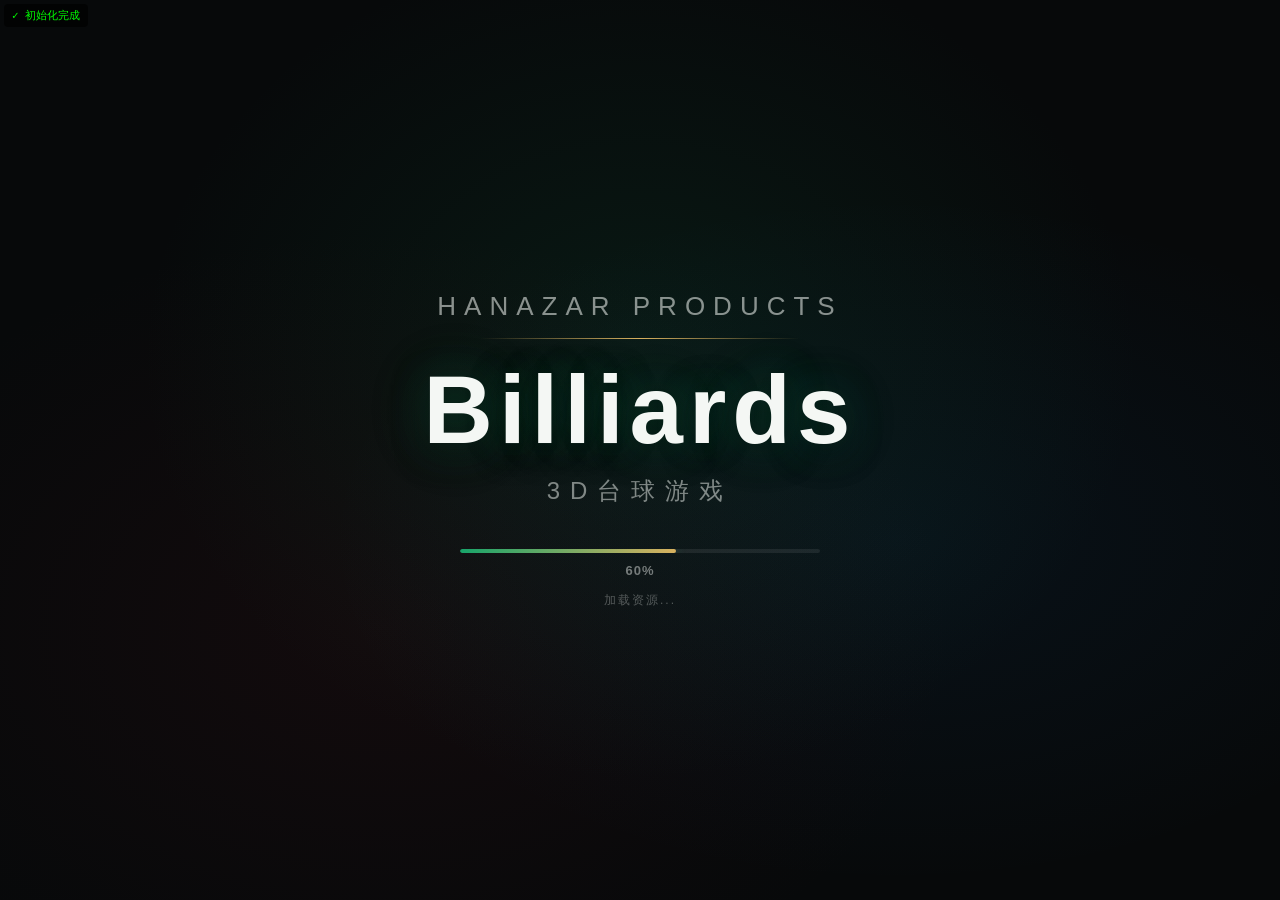
==== commit fd42b693: "mobile landscape: fix WebView viewport (no overview zoom), harden viewport meta, inject dpr/adaptati" ====
--- a/app/src/main/assets/nodejs-project/games/billiards/index.html
+++ b/app/src/main/assets/nodejs-project/games/billiards/index.html
@@ -2,7 +2,7 @@
 <html lang="zh-CN">
 <head>
   <meta charset="UTF-8" />
-  <meta name="viewport" content="width=device-width, initial-scale=1.0, viewport-fit=cover" />
+  <meta name="viewport" content="width=device-width, initial-scale=1, minimum-scale=1, maximum-scale=1, user-scalable=no, viewport-fit=cover">
   <title>3D Billiards v1.26.9</title>
   <link rel="icon" href="data:image/svg+xml,%3Csvg xmlns='http://www.w3.org/2000/svg' viewBox='0 0 64 64'%3E%3Crect width='64' height='64' rx='12' fill='%230b0d0e'/%3E%3Ccircle cx='32' cy='32' r='22' fill='%23f7f7f2'/%3E%3Ccircle cx='32' cy='32' r='10' fill='%23111111'/%3E%3Ctext x='32' y='38' text-anchor='middle' font-family='Arial,sans-serif' font-size='15' font-weight='700' fill='%23ffffff'%3E8%3C/text%3E%3C/svg%3E" />
   <style>
